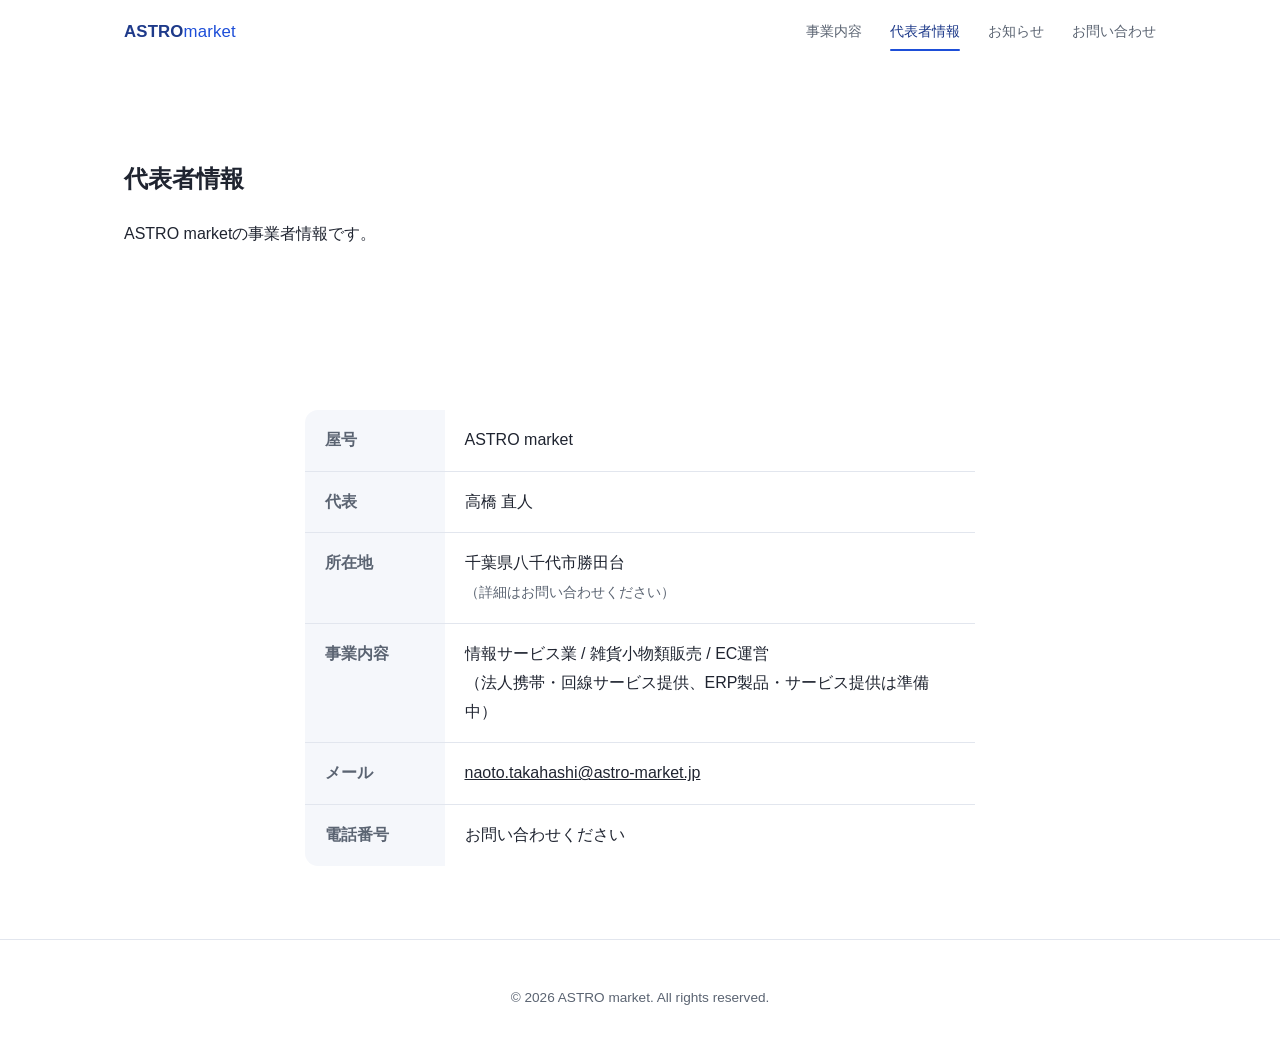
==== homepage/about.html @ 79e80ca8 "Split into a real multi-page site and add hero motion Replaces the single-page anchor-scroll layout " ====
<!DOCTYPE html>
<html lang="ja">
<head>
<meta charset="UTF-8">
<meta name="viewport" content="width=device-width, initial-scale=1.0">
<title>代表者情報 | ASTRO market</title>
<meta name="description" content="ASTRO marketの事業者情報。屋号・代表・所在地・事業内容・連絡先をご案内します。">
<meta http-equiv="Content-Security-Policy" content="default-src 'self'; script-src 'self'; style-src 'self'; img-src 'self' data:; base-uri 'self'; form-action 'self'; object-src 'none'">
<meta name="referrer" content="strict-origin-when-cross-origin">
<link rel="icon" href="data:image/svg+xml,%3Csvg xmlns='http://www.w3.org/2000/svg' viewBox='0 0 64 64'%3E%3Crect width='64' height='64' rx='16' fill='%231d4ed8'/%3E%3Ctext x='32' y='43' font-size='30' font-family='sans-serif' font-weight='700' fill='white' text-anchor='middle'%3EA%3C/text%3E%3C/svg%3E">
<link rel="stylesheet" href="assets/style.css">
</head>
<body>

<header class="site-header" id="site-header">
  <div class="container header-inner">
    <a class="logo" href="index.html">ASTRO<span>market</span></a>
    <button class="nav-toggle" id="nav-toggle" aria-label="メニューを開く" aria-expanded="false" aria-controls="nav">
      <span></span><span></span><span></span>
    </button>
    <nav class="nav" id="nav">
      <a href="services.html">事業内容</a>
      <a href="about.html">代表者情報</a>
      <a href="news.html">お知らせ</a>
      <a href="contact.html">お問い合わせ</a>
    </nav>
  </div>
</header>

<main>

  <section class="page-header">
    <div class="container">
      <h1 class="reveal">代表者情報</h1>
      <p class="reveal">ASTRO marketの事業者情報です。</p>
    </div>
  </section>

  <section class="about">
    <div class="container about-inner">
      <table class="about-table reveal">
        <tbody>
          <tr>
            <th>屋号</th>
            <td>ASTRO market</td>
          </tr>
          <tr>
            <th>代表</th>
            <td>高橋 直人</td>
          </tr>
          <tr>
            <th>所在地</th>
            <td>千葉県八千代市勝田台<br><span class="muted">（詳細はお問い合わせください）</span></td>
          </tr>
          <tr>
            <th>事業内容</th>
            <td>情報サービス業 / 雑貨小物類販売 / EC運営<br>（法人携帯・回線サービス提供、ERP製品・サービス提供は準備中）</td>
          </tr>
          <tr>
            <th>メール</th>
            <td><a href="mailto:naoto.takahashi@astro-market.jp">naoto.takahashi@astro-market.jp</a></td>
          </tr>
          <tr>
            <th>電話番号</th>
            <td>お問い合わせください</td>
          </tr>
        </tbody>
      </table>
    </div>
  </section>

</main>

<footer class="site-footer">
  <div class="container">
    <p>&copy; <span id="copyright-year">2026</span> ASTRO market. All rights reserved.</p>
  </div>
</footer>

<button id="to-top" class="to-top" aria-label="ページの先頭に戻る">↑</button>

<script src="assets/script.js" defer></script>
</body>
</html>
---- homepage/assets/style.css ----
:root {
  --color-primary: #1d4ed8;
  --color-primary-dark: #1e3a8a;
  --color-primary-soft: #eef4ff;
  --color-bg: #ffffff;
  --color-bg-soft: #f5f7fb;
  --color-text: #1f2430;
  --color-text-soft: #5b6472;
  --color-border: #e2e6ee;
  --radius: 14px;
  --max-width: 1080px;
  --shadow-sm: 0 1px 2px rgba(30, 41, 59, 0.06);
  --shadow-md: 0 12px 28px -14px rgba(29, 78, 216, 0.28);
  --ease: cubic-bezier(0.22, 1, 0.36, 1);
}

* {
  box-sizing: border-box;
}

html {
  scroll-behavior: smooth;
}

@media (prefers-reduced-motion: reduce) {
  html {
    scroll-behavior: auto;
  }
  * {
    animation-duration: 0.01ms !important;
    transition-duration: 0.01ms !important;
  }
}

body {
  margin: 0;
  font-family: "Hiragino Kaku Gothic ProN", "Hiragino Sans", "Yu Gothic", "Meiryo", sans-serif;
  color: var(--color-text);
  background: var(--color-bg);
  line-height: 1.8;
  -webkit-font-smoothing: antialiased;
}

.container {
  max-width: var(--max-width);
  margin: 0 auto;
  padding: 0 24px;
}

a {
  color: inherit;
}

/* Header */
.site-header {
  position: sticky;
  top: 0;
  background: rgba(255, 255, 255, 0.85);
  backdrop-filter: blur(10px);
  border-bottom: 1px solid transparent;
  z-index: 20;
  transition: border-color 0.25s var(--ease), box-shadow 0.25s var(--ease);
}

.site-header.is-scrolled {
  border-bottom-color: var(--color-border);
  box-shadow: var(--shadow-sm);
}

.header-inner {
  display: flex;
  align-items: center;
  justify-content: space-between;
  height: 64px;
}

.logo {
  font-weight: 700;
  font-size: 1.05rem;
  text-decoration: none;
  color: var(--color-primary-dark);
  letter-spacing: 0.01em;
}

.logo span {
  color: var(--color-primary);
  font-weight: 400;
}

.nav {
  display: flex;
  gap: 28px;
  font-size: 0.9rem;
}

.nav a {
  position: relative;
  text-decoration: none;
  color: var(--color-text-soft);
  padding: 6px 0;
  transition: color 0.2s ease;
}

.nav a::after {
  content: "";
  position: absolute;
  left: 0;
  right: 100%;
  bottom: 0;
  height: 2px;
  background: var(--color-primary);
  border-radius: 2px;
  transition: right 0.25s var(--ease);
}

.nav a:hover {
  color: var(--color-primary);
}

.nav a:hover::after,
.nav a.is-active::after {
  right: 0;
}

.nav a.is-active {
  color: var(--color-primary-dark);
}

.nav-toggle {
  display: none;
  flex-direction: column;
  justify-content: center;
  gap: 5px;
  width: 36px;
  height: 36px;
  padding: 0;
  border: none;
  background: none;
  cursor: pointer;
}

.nav-toggle span {
  display: block;
  height: 2px;
  border-radius: 2px;
  background: var(--color-primary-dark);
  transition: transform 0.25s var(--ease), opacity 0.25s var(--ease);
}

.nav-toggle[aria-expanded="true"] span:nth-child(1) {
  transform: translateY(7px) rotate(45deg);
}

.nav-toggle[aria-expanded="true"] span:nth-child(2) {
  opacity: 0;
}

.nav-toggle[aria-expanded="true"] span:nth-child(3) {
  transform: translateY(-7px) rotate(-45deg);
}

/* Hero */
.hero {
  position: relative;
  overflow: hidden;
  padding: 96px 0 80px;
  background: linear-gradient(180deg, var(--color-bg-soft) 0%, var(--color-bg) 100%);
  text-align: center;
}

.hero-decor {
  position: absolute;
  inset: 0;
  z-index: 0;
  pointer-events: none;
}

.blob {
  position: absolute;
  border-radius: 50%;
  filter: blur(60px);
  opacity: 0.35;
  animation: float 16s ease-in-out infinite;
}

.blob-a {
  width: 320px;
  height: 320px;
  top: -120px;
  left: -80px;
  background: radial-gradient(circle at 30% 30%, #93c5fd, transparent 70%);
}

.blob-b {
  width: 280px;
  height: 280px;
  bottom: -140px;
  right: -60px;
  background: radial-gradient(circle at 60% 40%, #c7d2fe, transparent 70%);
  animation-delay: -8s;
}

.grid-overlay {
  position: absolute;
  inset: 0;
  background-image: linear-gradient(var(--color-border) 1px, transparent 1px),
    linear-gradient(90deg, var(--color-border) 1px, transparent 1px);
  background-size: 48px 48px;
  mask-image: radial-gradient(ellipse 60% 50% at 50% 0%, #000 40%, transparent 90%);
  opacity: 0.4;
}

@keyframes float {
  0%, 100% {
    transform: translate(0, 0) scale(1);
  }
  50% {
    transform: translate(20px, -24px) scale(1.06);
  }
}

.chip {
  position: absolute;
  display: flex;
  align-items: center;
  justify-content: center;
  width: 52px;
  height: 52px;
  border-radius: 16px;
  background: #fff;
  color: var(--color-primary);
  box-shadow: var(--shadow-md);
  animation: bob 7s ease-in-out infinite;
}

.chip svg {
  width: 22px;
  height: 22px;
}

.chip-a {
  top: 22%;
  left: 9%;
}

.chip-b {
  top: 16%;
  right: 11%;
  animation-delay: -2.3s;
}

.chip-c {
  bottom: 16%;
  left: 20%;
  animation-delay: -4.6s;
}

@keyframes bob {
  0%, 100% {
    transform: translateY(0) rotate(-4deg);
  }
  50% {
    transform: translateY(-14px) rotate(4deg);
  }
}

.hero .container {
  position: relative;
  z-index: 1;
}

.scroll-cue {
  position: relative;
  z-index: 1;
  display: block;
  margin: 48px auto 0;
  width: 36px;
  height: 36px;
  border-radius: 50%;
  border: 1px solid var(--color-border);
  background: #fff;
  color: var(--color-primary);
  cursor: pointer;
  animation: cue-bounce 2s ease-in-out infinite;
  transition: border-color 0.2s ease, color 0.2s ease;
}

.scroll-cue:hover {
  border-color: var(--color-primary);
}

.scroll-cue svg {
  width: 18px;
  height: 18px;
}

@keyframes cue-bounce {
  0%, 100% {
    transform: translateY(0);
  }
  50% {
    transform: translateY(6px);
  }
}

@media (max-width: 600px) {
  .chip {
    width: 40px;
    height: 40px;
  }

  .chip svg {
    width: 18px;
    height: 18px;
  }
}

.hero h1 {
  font-size: clamp(1.8rem, 4vw, 2.6rem);
  margin: 0 0 20px;
  color: var(--color-primary-dark);
  letter-spacing: -0.01em;
}

.hero-lead {
  color: var(--color-text-soft);
  max-width: 640px;
  margin: 0 auto 32px;
}

.btn {
  display: inline-block;
  padding: 14px 32px;
  background: var(--color-primary);
  color: #fff;
  border-radius: 999px;
  text-decoration: none;
  font-weight: 600;
  box-shadow: var(--shadow-md);
  transition: background 0.2s ease, transform 0.2s var(--ease), box-shadow 0.2s ease;
}

.btn:hover {
  background: var(--color-primary-dark);
  transform: translateY(-2px);
  box-shadow: 0 16px 32px -14px rgba(29, 78, 216, 0.4);
}

.btn:active {
  transform: translateY(0);
}

.btn-outline {
  background: transparent;
  color: var(--color-primary);
  border: 2px solid var(--color-primary);
  padding: 12px 30px;
  box-shadow: none;
}

.btn-outline:hover {
  background: var(--color-primary);
  color: #fff;
}

/* Section shared */
section {
  padding: 72px 0;
}

.section-title {
  font-size: 1.6rem;
  color: var(--color-primary-dark);
  text-align: center;
  margin: 0 0 12px;
}

.section-lead {
  text-align: center;
  color: var(--color-text-soft);
  margin: 0 auto 48px;
  max-width: 560px;
}

/* Scroll reveal (progressive enhancement: content is fully visible unless
   JS confirms it can animate it in, so it never breaks with JS off/blocked) */
.reveal {
  opacity: 1;
  transform: none;
}

body.reveal-armed .reveal {
  opacity: 0;
  transform: translateY(20px);
  transition: opacity 0.6s var(--ease), transform 0.6s var(--ease);
}

body.reveal-armed .reveal.is-visible {
  opacity: 1;
  transform: none;
}

.service-grid > .reveal:nth-child(1) { transition-delay: 0ms; }
.service-grid > .reveal:nth-child(2) { transition-delay: 70ms; }
.service-grid > .reveal:nth-child(3) { transition-delay: 140ms; }

/* Services */
.services {
  background: var(--color-bg-soft);
}

.service-grid {
  display: grid;
  grid-template-columns: repeat(auto-fit, minmax(240px, 1fr));
  gap: 24px;
}

.service-card {
  background: #fff;
  border: 1px solid var(--color-border);
  border-radius: var(--radius);
  padding: 32px 24px;
  transition: transform 0.25s var(--ease), box-shadow 0.25s var(--ease), border-color 0.25s var(--ease);
}

.service-card:hover {
  transform: translateY(-4px);
  box-shadow: var(--shadow-md);
  border-color: #c7d5f5;
}

.service-card--soon {
  border-color: var(--color-primary);
  background: var(--color-primary-soft);
}

.service-icon {
  display: inline-flex;
  align-items: center;
  justify-content: center;
  width: 48px;
  height: 48px;
  margin-bottom: 16px;
  border-radius: 12px;
  background: var(--color-primary-soft);
  color: var(--color-primary);
}

.service-icon svg {
  width: 24px;
  height: 24px;
}

.service-card h3 {
  margin: 0 0 12px;
  font-size: 1.1rem;
  display: flex;
  align-items: center;
  gap: 8px;
  flex-wrap: wrap;
}

.service-card p {
  color: var(--color-text-soft);
  font-size: 0.92rem;
  margin: 0;
}

.badge {
  font-size: 0.7rem;
  font-weight: 600;
  color: #fff;
  background: var(--color-primary);
  padding: 3px 10px;
  border-radius: 999px;
}

/* About */
.about-inner {
  max-width: 720px;
}

.about-table {
  width: 100%;
  border-collapse: collapse;
  border: 1px solid var(--color-border);
  border-radius: var(--radius);
  overflow: hidden;
}

.about-table th,
.about-table td {
  text-align: left;
  padding: 16px 20px;
  border-bottom: 1px solid var(--color-border);
  vertical-align: top;
}

.about-table tr:last-child th,
.about-table tr:last-child td {
  border-bottom: none;
}

.about-table th {
  width: 140px;
  background: var(--color-bg-soft);
  color: var(--color-text-soft);
  font-weight: 600;
  white-space: nowrap;
}

.muted {
  color: var(--color-text-soft);
  font-size: 0.85rem;
}

/* News */
.news {
  background: var(--color-bg-soft);
}

.news-list {
  list-style: none;
  margin: 0 auto;
  padding: 0;
  max-width: 640px;
}

.news-list li {
  display: flex;
  gap: 20px;
  padding: 16px 0;
  border-bottom: 1px solid var(--color-border);
}

.news-list time {
  color: var(--color-text-soft);
  flex-shrink: 0;
}

/* Contact */
.contact {
  text-align: center;
}

.contact-links {
  display: flex;
  flex-wrap: wrap;
  justify-content: center;
  gap: 16px;
}

/* Footer */
.site-footer {
  padding: 32px 0;
  text-align: center;
  color: var(--color-text-soft);
  font-size: 0.85rem;
  border-top: 1px solid var(--color-border);
}

/* Back to top */
.to-top {
  position: fixed;
  right: 20px;
  bottom: 20px;
  width: 44px;
  height: 44px;
  border-radius: 50%;
  border: none;
  background: var(--color-primary);
  color: #fff;
  font-size: 1.1rem;
  line-height: 1;
  cursor: pointer;
  box-shadow: var(--shadow-md);
  opacity: 0;
  transform: translateY(12px);
  pointer-events: none;
  transition: opacity 0.25s var(--ease), transform 0.25s var(--ease), background 0.2s ease;
  z-index: 15;
}

.to-top.is-visible {
  opacity: 1;
  transform: none;
  pointer-events: auto;
}

.to-top:hover {
  background: var(--color-primary-dark);
}

@media (max-width: 720px) {
  .nav-toggle {
    display: flex;
  }

  .nav {
    position: absolute;
    top: 64px;
    left: 0;
    right: 0;
    flex-direction: column;
    gap: 0;
    background: #fff;
    border-bottom: 1px solid var(--color-border);
    box-shadow: var(--shadow-sm);
    max-height: 0;
    overflow: hidden;
    transition: max-height 0.3s var(--ease);
  }

  .nav.is-open {
    max-height: 260px;
  }

  .nav a {
    padding: 14px 24px;
    border-top: 1px solid var(--color-border);
  }

  .nav a::after {
    display: none;
  }
}
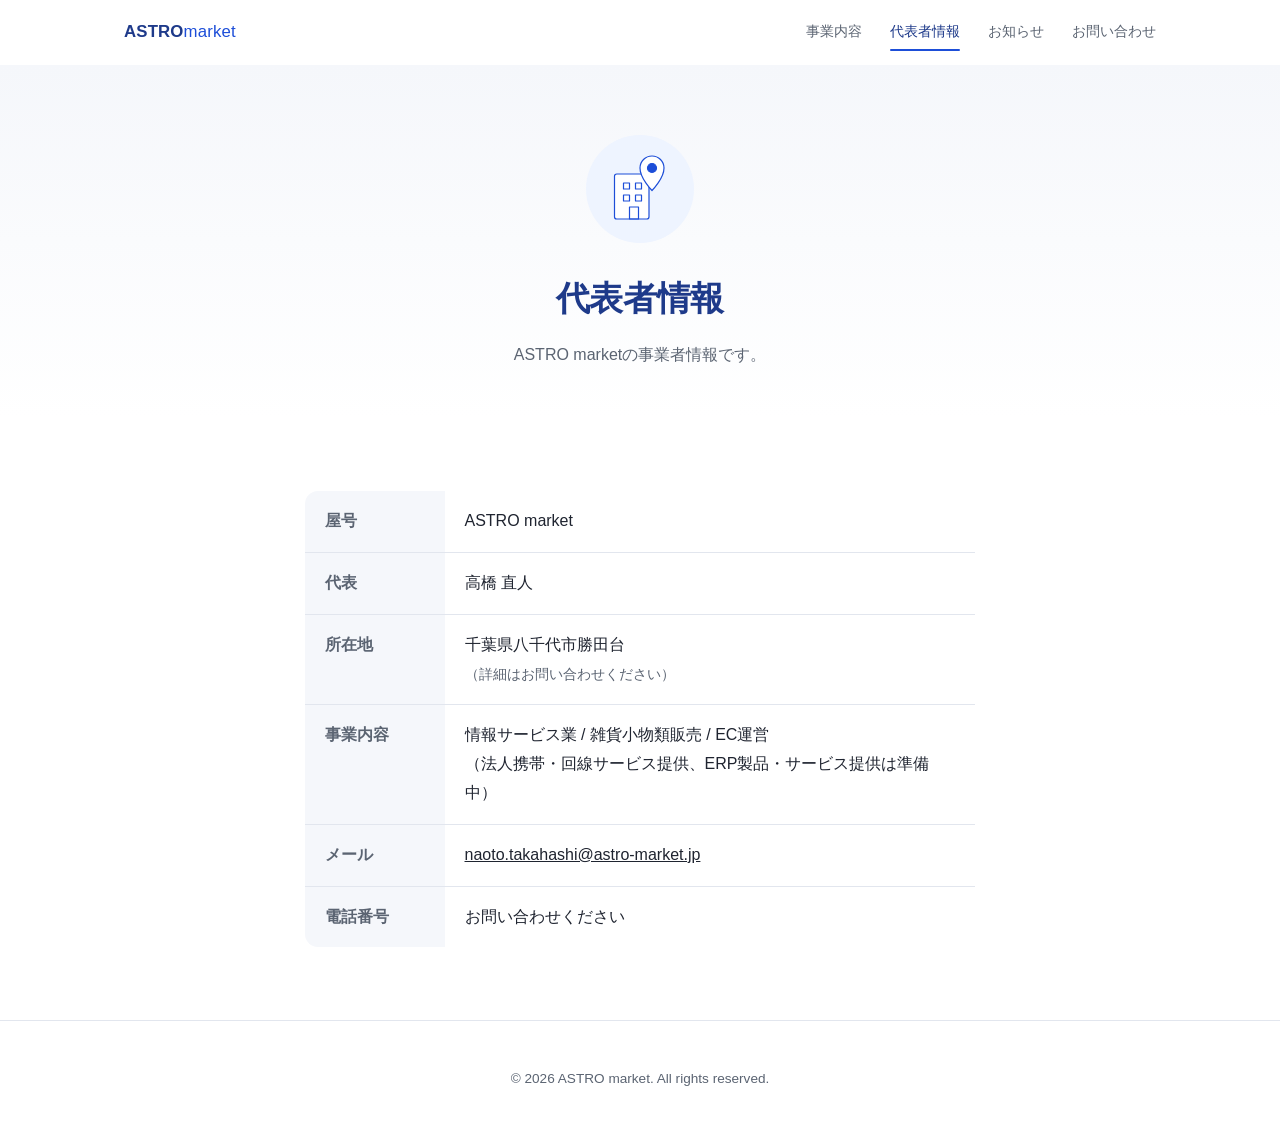
==== commit 3379161f: "Add custom SVG illustrations to sub-page headers The environment's network policy blocks all outboun" ====
--- a/homepage/about.html
+++ b/homepage/about.html
@@ -31,6 +31,19 @@
 
   <section class="page-header">
     <div class="container">
+      <div class="page-illustration reveal" aria-hidden="true">
+        <svg viewBox="0 0 160 160" fill="none" stroke="#1d4ed8" stroke-width="1.6" stroke-linecap="round" stroke-linejoin="round">
+          <circle cx="80" cy="80" r="72" fill="#eef4ff" stroke="none"/>
+          <rect x="46" y="60" width="46" height="60" rx="3" fill="#ffffff"/>
+          <rect x="58" y="72" width="8" height="8"/>
+          <rect x="74" y="72" width="8" height="8"/>
+          <rect x="58" y="88" width="8" height="8"/>
+          <rect x="74" y="88" width="8" height="8"/>
+          <rect x="66" y="104" width="12" height="16"/>
+          <path d="M112 52c0 14-16 30-16 30s-16-16-16-30a16 16 0 1 1 32 0Z" fill="#ffffff"/>
+          <circle cx="96" cy="52" r="6" fill="#1d4ed8"/>
+        </svg>
+      </div>
       <h1 class="reveal">代表者情報</h1>
       <p class="reveal">ASTRO marketの事業者情報です。</p>
     </div>
--- a/homepage/assets/style.css
+++ b/homepage/assets/style.css
@@ -368,6 +368,37 @@
   padding: 72px 0;
 }
 
+/* Sub-page header banner */
+.page-header {
+  padding: 64px 0 48px;
+  background: linear-gradient(180deg, var(--color-bg-soft) 0%, var(--color-bg) 100%);
+  text-align: center;
+}
+
+.page-illustration {
+  display: flex;
+  justify-content: center;
+  margin-bottom: 20px;
+}
+
+.page-illustration svg {
+  width: 120px;
+  height: 120px;
+}
+
+.page-header h1 {
+  font-size: clamp(1.6rem, 3.4vw, 2.1rem);
+  color: var(--color-primary-dark);
+  margin: 0 0 12px;
+  letter-spacing: -0.01em;
+}
+
+.page-header p {
+  color: var(--color-text-soft);
+  max-width: 560px;
+  margin: 0 auto;
+}
+
 .section-title {
   font-size: 1.6rem;
   color: var(--color-primary-dark);
@@ -416,10 +447,12 @@
 }
 
 .service-card {
+  display: block;
   background: #fff;
   border: 1px solid var(--color-border);
   border-radius: var(--radius);
   padding: 32px 24px;
+  text-decoration: none;
   transition: transform 0.25s var(--ease), box-shadow 0.25s var(--ease), border-color 0.25s var(--ease);
 }
 
@@ -536,6 +569,57 @@
 .news-list time {
   color: var(--color-text-soft);
   flex-shrink: 0;
+}
+
+/* Home: services teaser "more" link */
+.services-more {
+  text-align: center;
+  margin: 40px 0 0;
+}
+
+.link-arrow {
+  color: var(--color-primary);
+  font-weight: 600;
+  text-decoration: none;
+  transition: color 0.2s ease;
+}
+
+.link-arrow:hover {
+  color: var(--color-primary-dark);
+}
+
+/* Home: news teaser */
+.news-teaser {
+  background: var(--color-bg-soft);
+}
+
+.news-teaser-inner {
+  display: flex;
+  flex-wrap: wrap;
+  align-items: center;
+  justify-content: space-between;
+  gap: 16px;
+}
+
+.news-teaser-inner p {
+  color: var(--color-text-soft);
+  margin: 0;
+}
+
+.news-teaser-inner time {
+  color: var(--color-text-soft);
+  margin-right: 8px;
+}
+
+.section-title--inline {
+  font-size: 1.3rem;
+  color: var(--color-primary-dark);
+  margin: 0 0 8px;
+}
+
+/* Home / services: bottom CTA banner */
+.cta {
+  text-align: center;
 }
 
 /* Contact */
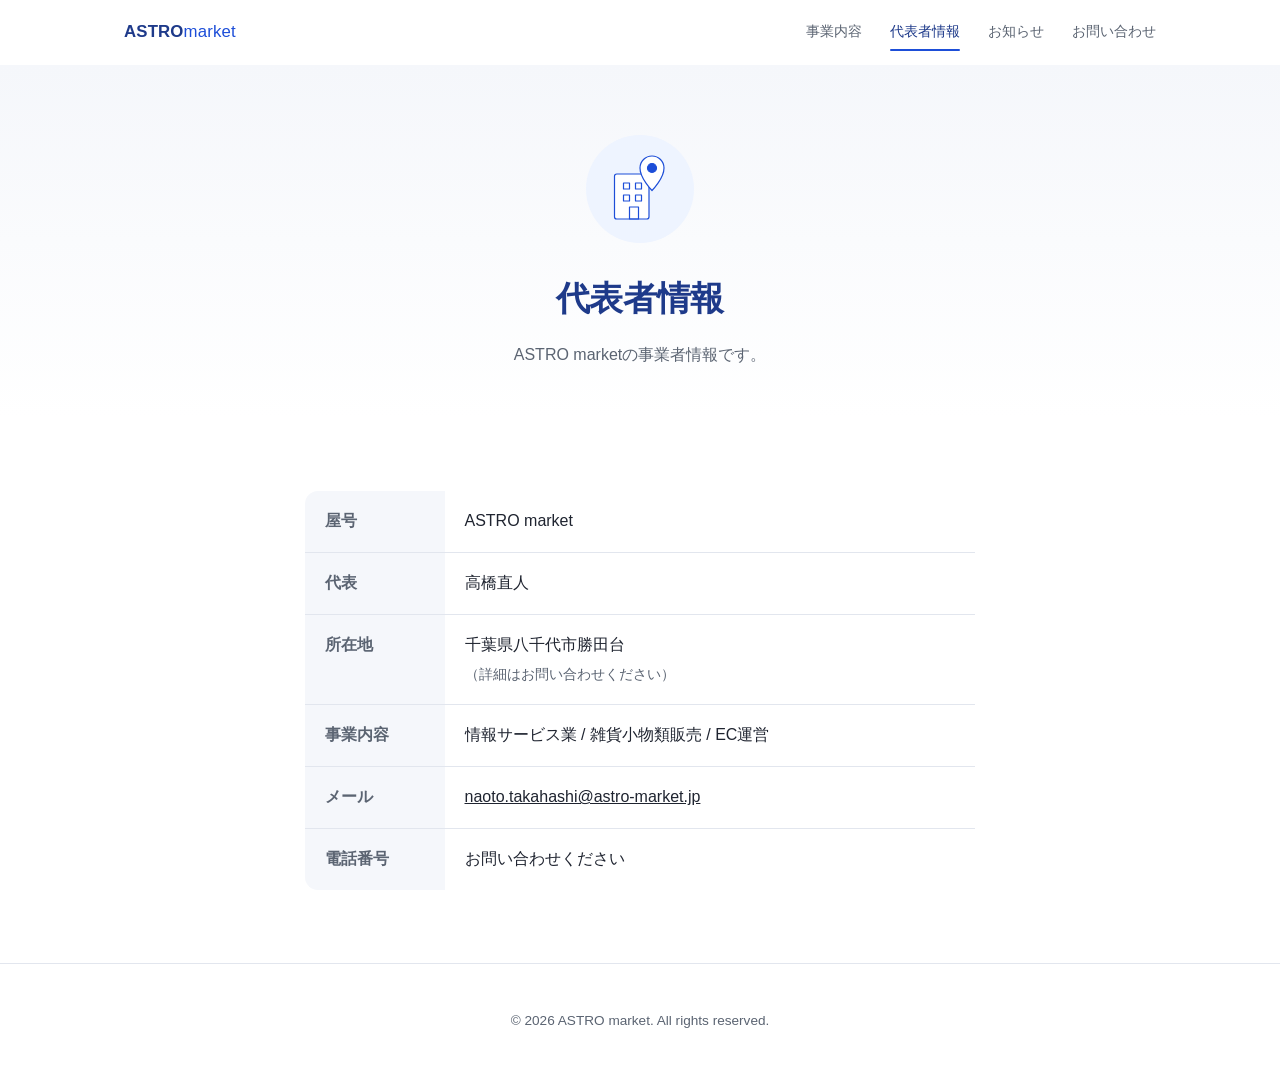
==== commit 5c16df60: "Fix representative name and drop "coming soon" framing - about.html had "高橋 直人" with a space; correc" ====
--- a/homepage/about.html
+++ b/homepage/about.html
@@ -59,7 +59,7 @@
           </tr>
           <tr>
             <th>代表</th>
-            <td>高橋 直人</td>
+            <td>高橋直人</td>
           </tr>
           <tr>
             <th>所在地</th>
@@ -67,7 +67,7 @@
           </tr>
           <tr>
             <th>事業内容</th>
-            <td>情報サービス業 / 雑貨小物類販売 / EC運営<br>（法人携帯・回線サービス提供、ERP製品・サービス提供は準備中）</td>
+            <td>情報サービス業 / 雑貨小物類販売 / EC運営</td>
           </tr>
           <tr>
             <th>メール</th>
--- a/homepage/assets/style.css
+++ b/homepage/assets/style.css
@@ -462,11 +462,6 @@
   border-color: #c7d5f5;
 }
 
-.service-card--soon {
-  border-color: var(--color-primary);
-  background: var(--color-primary-soft);
-}
-
 .service-icon {
   display: inline-flex;
   align-items: center;
@@ -497,15 +492,6 @@
   color: var(--color-text-soft);
   font-size: 0.92rem;
   margin: 0;
-}
-
-.badge {
-  font-size: 0.7rem;
-  font-weight: 600;
-  color: #fff;
-  background: var(--color-primary);
-  padding: 3px 10px;
-  border-radius: 999px;
 }
 
 /* About */
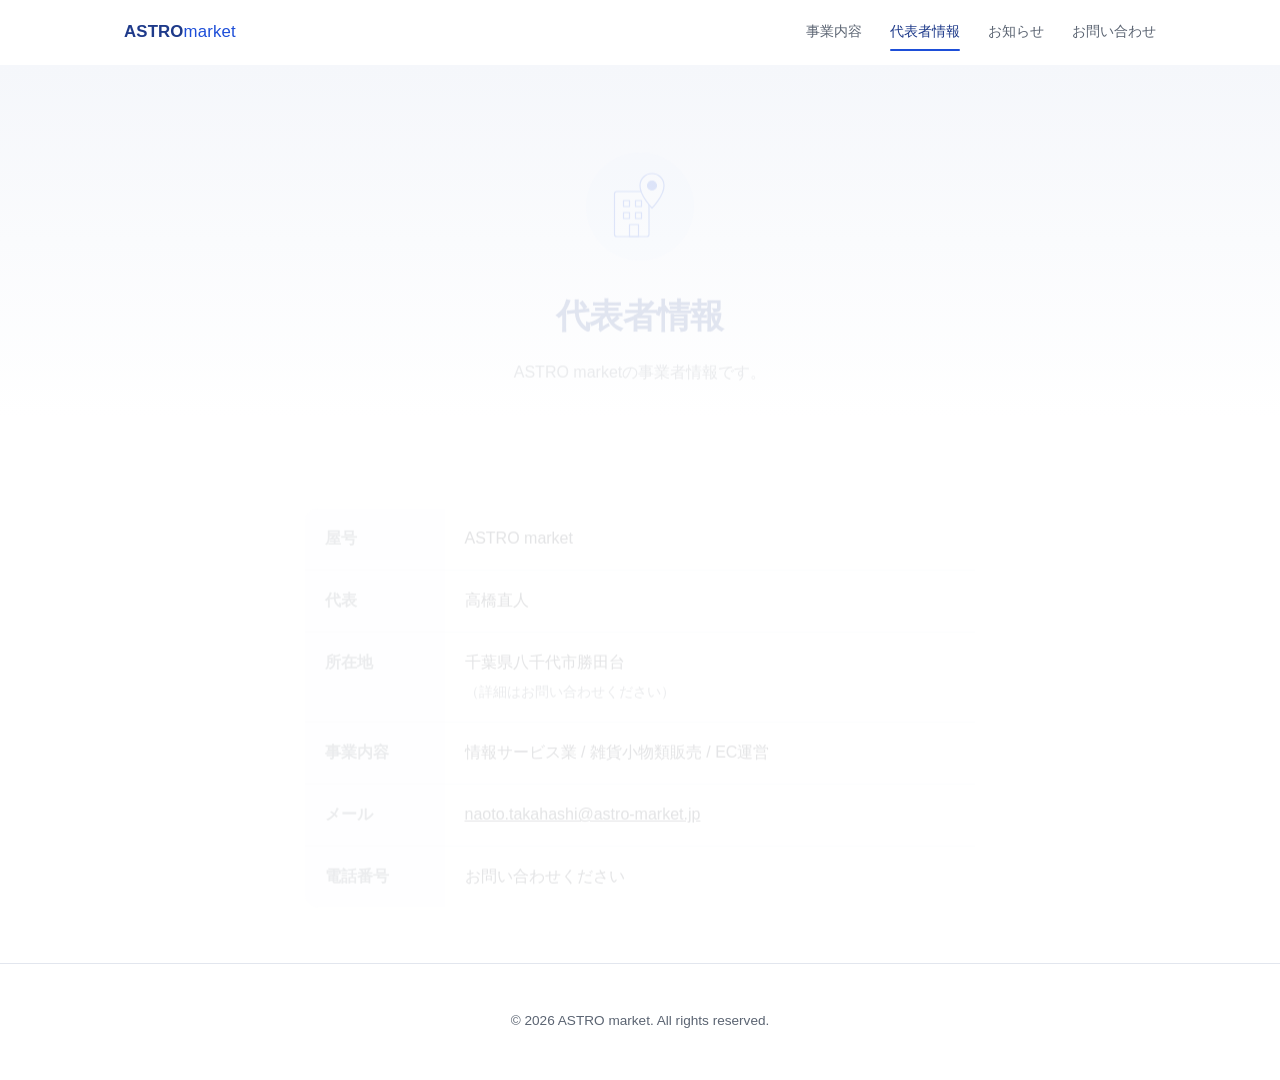
==== commit fcb94503: "Harden security ahead of going public - Add .gitignore to prevent accidental commits of .env/keys/OS" ====
--- a/homepage/about.html
+++ b/homepage/about.html
@@ -5,7 +5,7 @@
 <meta name="viewport" content="width=device-width, initial-scale=1.0">
 <title>代表者情報 | ASTRO market</title>
 <meta name="description" content="ASTRO marketの事業者情報。屋号・代表・所在地・事業内容・連絡先をご案内します。">
-<meta http-equiv="Content-Security-Policy" content="default-src 'self'; script-src 'self'; style-src 'self'; img-src 'self' data:; base-uri 'self'; form-action 'self'; object-src 'none'">
+<meta http-equiv="Content-Security-Policy" content="default-src 'self'; script-src 'self'; style-src 'self'; img-src 'self' data:; base-uri 'self'; form-action 'self'; object-src 'none'; upgrade-insecure-requests">
 <meta name="referrer" content="strict-origin-when-cross-origin">
 <link rel="icon" href="data:image/svg+xml,%3Csvg xmlns='http://www.w3.org/2000/svg' viewBox='0 0 64 64'%3E%3Crect width='64' height='64' rx='16' fill='%231d4ed8'/%3E%3Ctext x='32' y='43' font-size='30' font-family='sans-serif' font-weight='700' fill='white' text-anchor='middle'%3EA%3C/text%3E%3C/svg%3E">
 <link rel="stylesheet" href="assets/style.css">
--- a/homepage/assets/style.css
+++ b/homepage/assets/style.css
@@ -239,20 +239,26 @@
 }
 
 .chip-a {
-  top: 22%;
-  left: 9%;
+  top: 100px;
+  left: 7%;
 }
 
 .chip-b {
-  top: 16%;
-  right: 11%;
+  top: 56px;
+  right: 9%;
   animation-delay: -2.3s;
 }
 
 .chip-c {
-  bottom: 16%;
-  left: 20%;
+  top: 270px;
+  left: 15%;
   animation-delay: -4.6s;
+}
+
+@media (max-width: 900px) {
+  .chip {
+    display: none;
+  }
 }
 
 @keyframes bob {
@@ -328,6 +334,22 @@
   margin: 0 auto 32px;
 }
 
+.hero-photo {
+  position: relative;
+  z-index: 1;
+  max-width: 640px;
+  margin: 40px auto 0;
+  border-radius: var(--radius);
+  overflow: hidden;
+  box-shadow: var(--shadow-md);
+}
+
+.hero-photo img {
+  display: block;
+  width: 100%;
+  height: auto;
+}
+
 .btn {
   display: inline-block;
   padding: 14px 32px;
@@ -451,7 +473,7 @@
   background: #fff;
   border: 1px solid var(--color-border);
   border-radius: var(--radius);
-  padding: 32px 24px;
+  overflow: hidden;
   text-decoration: none;
   transition: transform 0.25s var(--ease), box-shadow 0.25s var(--ease), border-color 0.25s var(--ease);
 }
@@ -460,6 +482,22 @@
   transform: translateY(-4px);
   box-shadow: var(--shadow-md);
   border-color: #c7d5f5;
+}
+
+.service-card-media {
+  aspect-ratio: 3 / 2;
+  background: var(--color-bg-soft);
+}
+
+.service-card-media img {
+  display: block;
+  width: 100%;
+  height: 100%;
+  object-fit: cover;
+}
+
+.service-card-body {
+  padding: 24px;
 }
 
 .service-icon {
@@ -618,6 +656,12 @@
   flex-wrap: wrap;
   justify-content: center;
   gap: 16px;
+}
+
+.privacy-note {
+  margin: 24px 0 0;
+  color: var(--color-text-soft);
+  font-size: 0.82rem;
 }
 
 /* Footer */
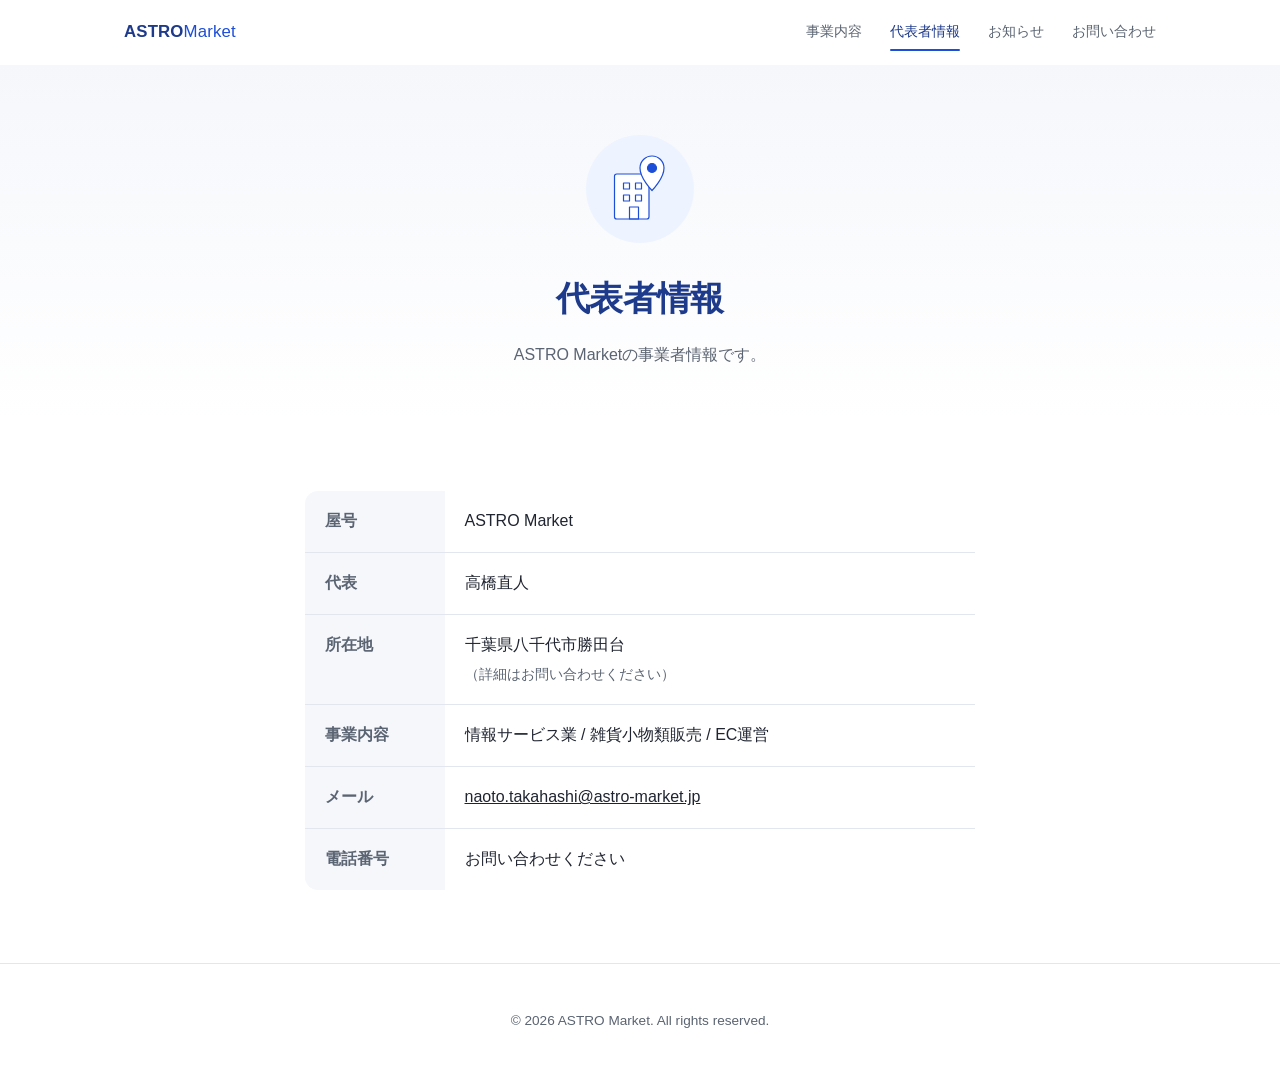
==== commit 9cc18958: "Fix brand name capitalization to ASTRO Market" ====
--- a/homepage/about.html
+++ b/homepage/about.html
@@ -3,8 +3,8 @@
 <head>
 <meta charset="UTF-8">
 <meta name="viewport" content="width=device-width, initial-scale=1.0">
-<title>代表者情報 | ASTRO market</title>
-<meta name="description" content="ASTRO marketの事業者情報。屋号・代表・所在地・事業内容・連絡先をご案内します。">
+<title>代表者情報 | ASTRO Market</title>
+<meta name="description" content="ASTRO Marketの事業者情報。屋号・代表・所在地・事業内容・連絡先をご案内します。">
 <meta http-equiv="Content-Security-Policy" content="default-src 'self'; script-src 'self'; style-src 'self'; img-src 'self' data:; base-uri 'self'; form-action 'self'; object-src 'none'; upgrade-insecure-requests">
 <meta name="referrer" content="strict-origin-when-cross-origin">
 <link rel="icon" href="data:image/svg+xml,%3Csvg xmlns='http://www.w3.org/2000/svg' viewBox='0 0 64 64'%3E%3Crect width='64' height='64' rx='16' fill='%231d4ed8'/%3E%3Ctext x='32' y='43' font-size='30' font-family='sans-serif' font-weight='700' fill='white' text-anchor='middle'%3EA%3C/text%3E%3C/svg%3E">
@@ -14,7 +14,7 @@
 
 <header class="site-header" id="site-header">
   <div class="container header-inner">
-    <a class="logo" href="index.html">ASTRO<span>market</span></a>
+    <a class="logo" href="index.html">ASTRO<span>Market</span></a>
     <button class="nav-toggle" id="nav-toggle" aria-label="メニューを開く" aria-expanded="false" aria-controls="nav">
       <span></span><span></span><span></span>
     </button>
@@ -45,7 +45,7 @@
         </svg>
       </div>
       <h1 class="reveal">代表者情報</h1>
-      <p class="reveal">ASTRO marketの事業者情報です。</p>
+      <p class="reveal">ASTRO Marketの事業者情報です。</p>
     </div>
   </section>
 
@@ -55,7 +55,7 @@
         <tbody>
           <tr>
             <th>屋号</th>
-            <td>ASTRO market</td>
+            <td>ASTRO Market</td>
           </tr>
           <tr>
             <th>代表</th>
@@ -86,7 +86,7 @@
 
 <footer class="site-footer">
   <div class="container">
-    <p>&copy; <span id="copyright-year">2026</span> ASTRO market. All rights reserved.</p>
+    <p>&copy; <span id="copyright-year">2026</span> ASTRO Market. All rights reserved.</p>
   </div>
 </footer>
 
--- a/homepage/assets/style.css
+++ b/homepage/assets/style.css
@@ -649,6 +649,98 @@
 /* Contact */
 .contact {
   text-align: center;
+}
+
+.contact-inner {
+  max-width: 560px;
+}
+
+.contact-form {
+  text-align: left;
+}
+
+.form-honeypot {
+  position: absolute;
+  width: 1px;
+  height: 1px;
+  overflow: hidden;
+  opacity: 0;
+  pointer-events: none;
+}
+
+.form-row {
+  margin-bottom: 20px;
+}
+
+.form-row label {
+  display: block;
+  margin-bottom: 6px;
+  font-size: 0.9rem;
+  font-weight: 600;
+  color: var(--color-text);
+}
+
+.form-required {
+  margin-left: 6px;
+  font-size: 0.7rem;
+  font-weight: 600;
+  color: var(--color-primary);
+}
+
+.form-row input,
+.form-row textarea {
+  width: 100%;
+  padding: 12px 14px;
+  font: inherit;
+  color: var(--color-text);
+  background: #fff;
+  border: 1px solid var(--color-border);
+  border-radius: 10px;
+  transition: border-color 0.2s ease, box-shadow 0.2s ease;
+}
+
+.form-row input:focus,
+.form-row textarea:focus {
+  outline: none;
+  border-color: var(--color-primary);
+  box-shadow: 0 0 0 3px var(--color-primary-soft);
+}
+
+.form-row textarea {
+  resize: vertical;
+}
+
+.form-submit {
+  border: none;
+  cursor: pointer;
+  width: 100%;
+}
+
+.form-submit:disabled {
+  opacity: 0.6;
+  cursor: not-allowed;
+}
+
+.form-status {
+  margin: 12px 0 0;
+  min-height: 1.2em;
+  font-size: 0.9rem;
+  text-align: center;
+}
+
+.form-status.is-success {
+  color: #15803d;
+}
+
+.form-status.is-error {
+  color: #b91c1c;
+}
+
+.contact-or {
+  margin: 40px 0 16px;
+  text-align: center;
+  color: var(--color-text-soft);
+  font-size: 0.9rem;
 }
 
 .contact-links {
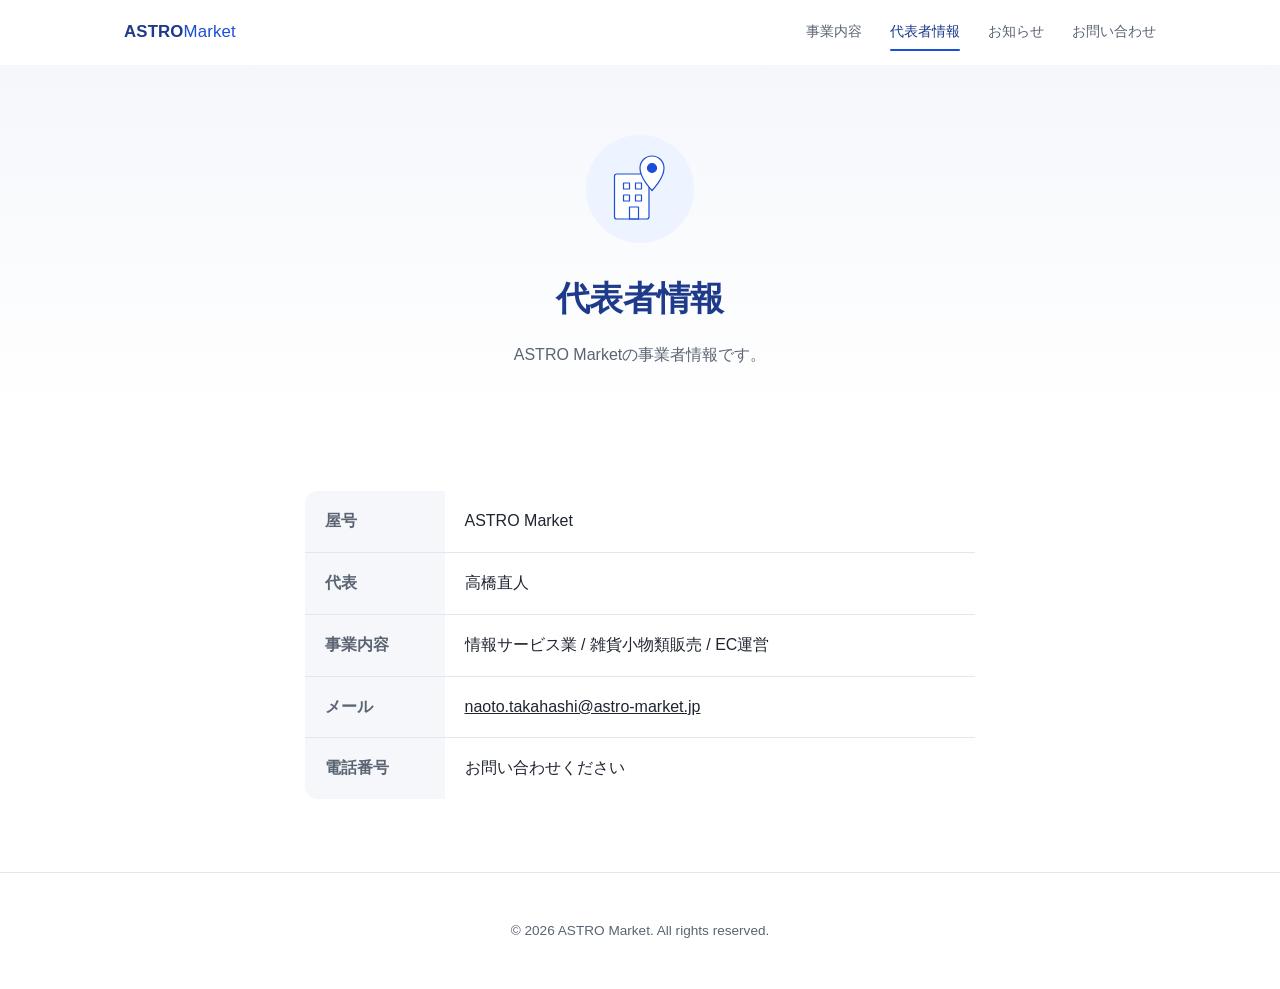
==== commit 55d43be7: "Remove address from about page" ====
--- a/homepage/about.html
+++ b/homepage/about.html
@@ -4,7 +4,7 @@
 <meta charset="UTF-8">
 <meta name="viewport" content="width=device-width, initial-scale=1.0">
 <title>代表者情報 | ASTRO Market</title>
-<meta name="description" content="ASTRO Marketの事業者情報。屋号・代表・所在地・事業内容・連絡先をご案内します。">
+<meta name="description" content="ASTRO Marketの事業者情報。屋号・代表・事業内容・連絡先をご案内します。">
 <meta http-equiv="Content-Security-Policy" content="default-src 'self'; script-src 'self'; style-src 'self'; img-src 'self' data:; base-uri 'self'; form-action 'self'; object-src 'none'; upgrade-insecure-requests">
 <meta name="referrer" content="strict-origin-when-cross-origin">
 <link rel="icon" href="data:image/svg+xml,%3Csvg xmlns='http://www.w3.org/2000/svg' viewBox='0 0 64 64'%3E%3Crect width='64' height='64' rx='16' fill='%231d4ed8'/%3E%3Ctext x='32' y='43' font-size='30' font-family='sans-serif' font-weight='700' fill='white' text-anchor='middle'%3EA%3C/text%3E%3C/svg%3E">
@@ -62,10 +62,6 @@
             <td>高橋直人</td>
           </tr>
           <tr>
-            <th>所在地</th>
-            <td>千葉県八千代市勝田台<br><span class="muted">（詳細はお問い合わせください）</span></td>
-          </tr>
-          <tr>
             <th>事業内容</th>
             <td>情報サービス業 / 雑貨小物類販売 / EC運営</td>
           </tr>
